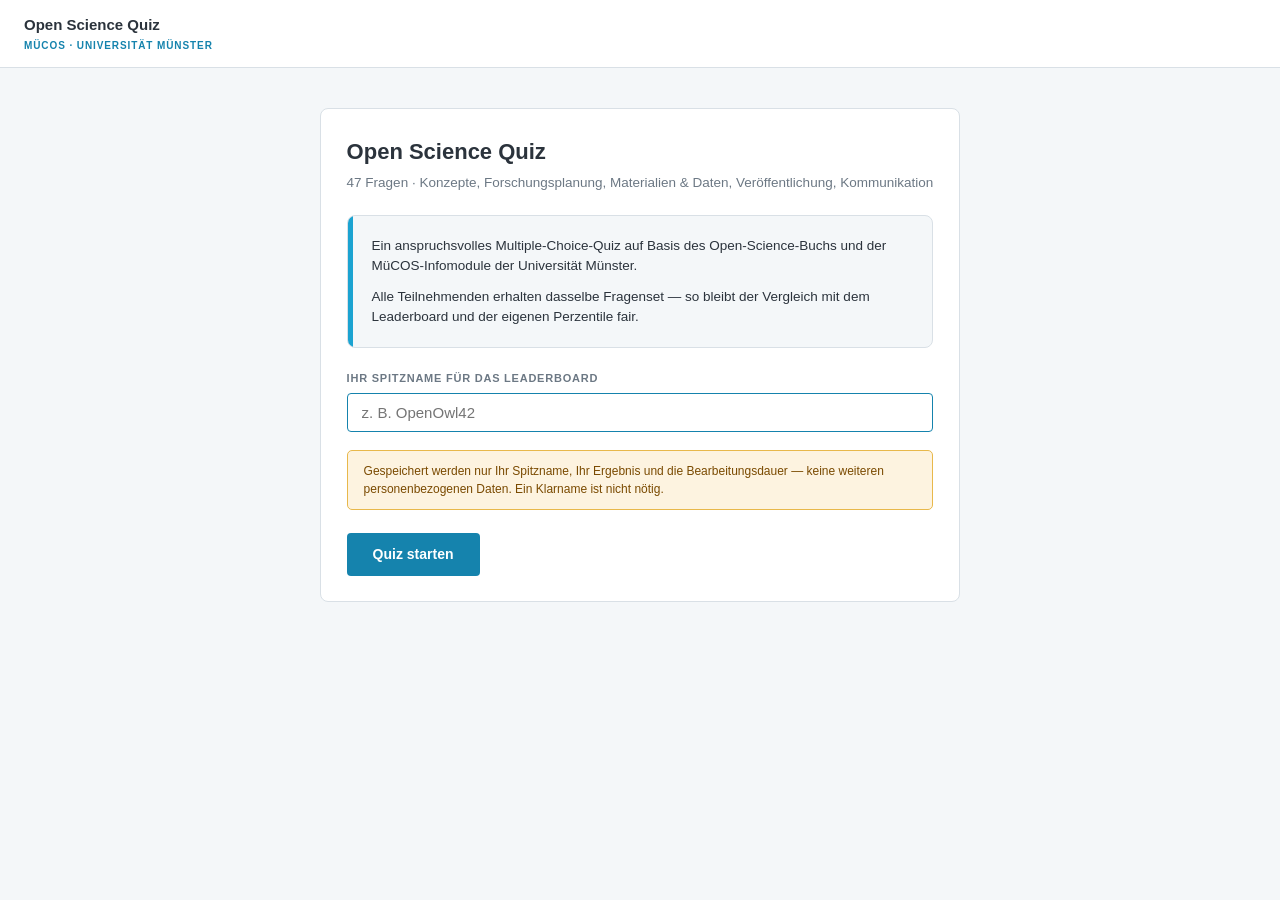
==== index.html @ 3dc919f4 "Add Open Science Quiz app 47 questions across 6 categories sourced from the Open Science book and Mü" ====
<!DOCTYPE html>
<html lang="de">
<head>
<meta charset="UTF-8">
<meta name="viewport" content="width=device-width, initial-scale=1, maximum-scale=1">
<title>Open Science Quiz</title>
<style>
  :root {
    --os-text: #2b333c;
    --os-text-secondary: #6c7884;
    --os-border: #d9e0e6;
    --os-bg-subtle: #f4f7f9;
    --os-track: #e8eef2;
    --os-white: #ffffff;
    --os-accent: #1583ad;
    --os-accent-hover: #0f6f96;
    --os-accent-bar: #1BA3D1;
    --os-warning-bg: #fdf3e0;
    --os-warning-border: #e8b84b;
    --os-warning-text: #7a4a00;
    --os-success: #2f8f4e;
    --os-success-bg: #eaf6ee;
    --os-danger: #b23a3a;
    --os-danger-bg: #fbecec;
  }

  * , *::before, *::after { box-sizing: border-box; }

  html, body {
    height: 100%;
    margin: 0;
  }

  body {
    font-family: Arial, "Helvetica Neue", Helvetica, sans-serif;
    background: var(--os-bg-subtle);
    color: var(--os-text);
    line-height: 1.5;
  }

  #app {
    min-height: 100dvh;
    width: 100%;
    display: flex;
    flex-direction: column;
  }

  header.os-header {
    flex: 0 0 auto;
    display: flex;
    align-items: center;
    justify-content: space-between;
    gap: 1rem;
    padding: 0.9rem 1.5rem;
    background: var(--os-white);
    border-bottom: 1px solid var(--os-border);
  }

  .os-brand {
    font-size: 15px;
    font-weight: 700;
    color: var(--os-text);
    white-space: nowrap;
  }
  .os-brand small {
    display: block;
    font-size: 10px;
    font-weight: 700;
    letter-spacing: 0.09em;
    text-transform: uppercase;
    color: var(--os-accent);
    margin-top: 1px;
  }

  .os-header-stats {
    display: flex;
    gap: 1.25rem;
    align-items: baseline;
  }
  .os-header-stat {
    text-align: right;
  }
  .os-header-stat-label {
    font-size: 10px;
    font-weight: 700;
    letter-spacing: 0.07em;
    text-transform: uppercase;
    color: var(--os-text-secondary);
  }
  .os-header-stat-value {
    font-size: 18px;
    font-weight: 700;
    color: var(--os-text);
  }

  .os-progress-track {
    flex: 0 0 auto;
    height: 4px;
    background: var(--os-track);
  }
  .os-progress-fill {
    height: 100%;
    background: var(--os-accent-bar);
    transition: width 0.25s ease;
  }

  main.os-main {
    flex: 1 1 auto;
    display: flex;
    align-items: flex-start;
    justify-content: center;
    padding: 1.5rem 1rem 2.5rem;
    overflow-y: auto;
  }

  .os-card {
    width: 100%;
    max-width: 640px;
    margin-top: 1rem;
  }

  .os-panel {
    background: var(--os-white);
    border: 1px solid var(--os-border);
    border-radius: 8px;
    padding: 1.6rem 1.6rem;
  }

  .os-intro {
    position: relative;
    overflow: hidden;
    background: var(--os-bg-subtle);
    border: 1px solid var(--os-border);
    border-radius: 8px;
    padding: 1.2rem 1.4rem 1.2rem 1.5rem;
    margin-bottom: 1.4rem;
    font-size: 13.5px;
    color: var(--os-text);
  }
  .os-intro::before {
    content: "";
    position: absolute; top: 0; left: 0; bottom: 0; width: 5px;
    background: var(--os-accent-bar);
  }
  .os-intro p { margin: 0 0 0.7rem; }
  .os-intro p:last-child { margin-bottom: 0; }

  h1.os-title {
    font-size: 22px;
    margin: 0 0 0.3rem;
    color: var(--os-text);
  }
  p.os-subtitle {
    font-size: 13.5px;
    color: var(--os-text-secondary);
    margin: 0 0 1.4rem;
  }

  label.os-label {
    display: block;
    font-size: 11px;
    font-weight: 700;
    letter-spacing: 0.07em;
    text-transform: uppercase;
    color: var(--os-text-secondary);
    margin-bottom: 0.4rem;
  }

  input.os-input {
    width: 100%;
    padding: 10px 14px;
    border: 1.5px solid #b9c4cd;
    border-radius: 4px;
    font-size: 15px;
    font-family: inherit;
    color: var(--os-text);
    background: var(--os-white);
    outline: none;
  }
  input.os-input:focus { border-color: var(--os-accent); }

  .os-privacy-note {
    display: flex;
    align-items: flex-start;
    gap: 10px;
    background: var(--os-warning-bg);
    border: 1px solid var(--os-warning-border);
    border-radius: 5px;
    padding: 0.7rem 1rem;
    margin: 1.1rem 0 1.4rem;
    font-size: 12px;
    color: var(--os-warning-text);
  }

  button.os-btn-primary {
    all: unset;
    display: inline-block;
    padding: 11px 26px;
    background: var(--os-accent);
    color: var(--os-white);
    border-radius: 4px;
    font-size: 14px;
    font-family: inherit;
    font-weight: 700;
    cursor: pointer;
    text-align: center;
    transition: background 0.12s;
  }
  button.os-btn-primary:hover { background: var(--os-accent-hover); }
  button.os-btn-primary:disabled {
    background: #b9c4cd;
    cursor: not-allowed;
  }

  button.os-btn-secondary {
    all: unset;
    display: inline-block;
    padding: 10px 22px;
    background: var(--os-white);
    color: var(--os-accent);
    border: 1.5px solid var(--os-accent);
    border-radius: 4px;
    font-size: 14px;
    font-family: inherit;
    font-weight: 700;
    cursor: pointer;
    text-align: center;
  }
  button.os-btn-secondary:hover { background: var(--os-bg-subtle); }

  .os-btn-row { display: flex; gap: 10px; flex-wrap: wrap; margin-top: 0.4rem; }

  .os-category-badge {
    display: inline-block;
    font-size: 10.5px;
    font-weight: 700;
    letter-spacing: 0.06em;
    text-transform: uppercase;
    color: var(--os-accent);
    background: var(--os-bg-subtle);
    border: 1px solid var(--os-border);
    border-radius: 20px;
    padding: 4px 12px;
    margin-bottom: 0.9rem;
  }

  .os-difficulty {
    font-size: 10.5px;
    font-weight: 700;
    letter-spacing: 0.05em;
    text-transform: uppercase;
    color: var(--os-text-secondary);
    margin-left: 8px;
  }

  .os-question-text {
    font-size: 17px;
    font-weight: 700;
    color: var(--os-text);
    margin: 0 0 1.2rem;
  }

  .os-multi-hint {
    font-size: 12px;
    color: var(--os-text-secondary);
    font-style: italic;
    margin: -0.7rem 0 1rem;
  }

  .os-choices { display: flex; flex-direction: column; gap: 10px; margin-bottom: 1.3rem; }

  button.os-choice {
    all: unset;
    display: flex;
    align-items: center;
    gap: 12px;
    width: 100%;
    min-height: 48px;
    padding: 12px 16px;
    border: 1.5px solid var(--os-border);
    border-radius: 6px;
    background: var(--os-white);
    font-family: inherit;
    font-size: 14.5px;
    color: var(--os-text);
    cursor: pointer;
    transition: border-color 0.12s, background 0.12s;
  }
  button.os-choice:hover { border-color: var(--os-accent); }
  button.os-choice.selected {
    border-color: var(--os-accent);
    background: #eaf5fa;
  }
  button.os-choice.correct {
    border-color: var(--os-success);
    background: var(--os-success-bg);
  }
  button.os-choice.incorrect {
    border-color: var(--os-danger);
    background: var(--os-danger-bg);
  }
  button.os-choice:disabled { cursor: default; }

  .os-choice-letter {
    flex: 0 0 auto;
    width: 26px;
    height: 26px;
    border-radius: 50%;
    border: 1.5px solid var(--os-border);
    display: flex;
    align-items: center;
    justify-content: center;
    font-size: 12px;
    font-weight: 700;
    color: var(--os-text-secondary);
  }
  button.os-choice.selected .os-choice-letter {
    border-color: var(--os-accent);
    color: var(--os-accent);
  }
  button.os-choice.correct .os-choice-letter {
    border-color: var(--os-success);
    color: var(--os-success);
  }
  button.os-choice.incorrect .os-choice-letter {
    border-color: var(--os-danger);
    color: var(--os-danger);
  }

  .os-feedback {
    border-radius: 6px;
    padding: 0.9rem 1.1rem;
    font-size: 13.5px;
    margin-bottom: 1.2rem;
  }
  .os-feedback.correct { background: var(--os-success-bg); color: #1d5c33; border: 1px solid #bfe3cb; }
  .os-feedback.incorrect { background: var(--os-danger-bg); color: #7a2727; border: 1px solid #e9c3c3; }
  .os-feedback-title { font-weight: 700; margin-bottom: 0.3rem; }

  .os-streak-note {
    font-size: 12px;
    color: var(--os-accent);
    font-weight: 700;
    margin-bottom: 1rem;
  }

  /* Results screen */
  .os-summary {
    background: var(--os-white);
    border: 2px solid var(--os-accent);
    border-radius: 6px;
    padding: 1.2rem 1.5rem;
    margin-bottom: 1.5rem;
    box-shadow: 0 2px 10px rgba(21,131,173,0.09);
  }
  .os-summary-header {
    font-size: 10px; font-weight: 700; letter-spacing: 0.09em;
    text-transform: uppercase; color: var(--os-accent); margin-bottom: 0.9rem;
  }
  .os-stats { display: flex; gap: 0; flex-wrap: wrap; }
  .os-stat { padding-right: 1.6rem; margin-right: 1.6rem; border-right: 1px solid var(--os-border); margin-bottom: 0.5rem; }
  .os-stat:last-child { border-right: none; margin-right: 0; padding-right: 0; }
  .os-stat-label { font-size: 11px; color: var(--os-text-secondary); margin-bottom: 1px; white-space: nowrap; }
  .os-stat-value { font-size: 30px; font-weight: 700; color: var(--os-text); line-height: 1.1; }
  .os-stat-unit { font-size: 13px; font-weight: 400; color: var(--os-text-secondary); margin-left: 2px; }

  .os-section-title {
    font-size: 11px; font-weight: 700; letter-spacing: 0.08em;
    text-transform: uppercase; color: var(--os-text-secondary);
    margin: 1.6rem 0 0.8rem;
  }

  .os-bar-row { display: flex; align-items: center; gap: 10px; margin-bottom: 8px; }
  .os-bar-label { flex: 0 0 auto; width: 168px; font-size: 12.5px; color: var(--os-text); }
  .os-bar-track { flex: 1 1 auto; height: 12px; background: var(--os-track); border-radius: 6px; overflow: hidden; }
  .os-bar-fill { height: 100%; background: var(--os-accent-bar); border-radius: 6px; }
  .os-bar-pct { flex: 0 0 auto; width: 38px; text-align: right; font-size: 12px; font-weight: 700; color: var(--os-text-secondary); }

  table.os-leaderboard {
    width: 100%;
    border-collapse: collapse;
    font-size: 13px;
  }
  table.os-leaderboard th {
    text-align: left;
    font-size: 10.5px;
    font-weight: 700;
    letter-spacing: 0.06em;
    text-transform: uppercase;
    color: var(--os-text-secondary);
    background: var(--os-bg-subtle);
    padding: 8px 10px;
    border-bottom: 1px solid var(--os-border);
  }
  table.os-leaderboard td {
    padding: 8px 10px;
    border-bottom: 1px solid var(--os-border);
  }
  table.os-leaderboard tr.os-me td { font-weight: 700; background: #eaf5fa; }

  .os-info-note {
    font-size: 12.5px;
    color: var(--os-text-secondary);
    font-style: italic;
    padding: 0.7rem 0;
  }

  @media (max-width: 600px) {
    header.os-header { padding: 0.7rem 1rem; }
    .os-brand { font-size: 13px; }
    .os-header-stats { gap: 0.9rem; }
    .os-header-stat-value { font-size: 15px; }
    main.os-main { padding: 1rem 0.75rem 2rem; }
    .os-panel { padding: 1.2rem 1.1rem; }
    h1.os-title { font-size: 19px; }
    .os-question-text { font-size: 15.5px; }
    .os-bar-label { width: 108px; font-size: 11.5px; }
    .os-stat-value { font-size: 24px; }
    .os-stat { padding-right: 1rem; margin-right: 1rem; }
  }
</style>
</head>
<body>
<div id="app"></div>

<script src="questions.js"></script>
<script>
(function () {
  'use strict';

  // Injected at Pages build time by .github/workflows/deploy.yml.
  // Left as-is, the app runs fully in local demo mode.
  const SHEET_WEBHOOK_URL = '__SHEET_WEBHOOK_URL__';

  function isSheetConfigured() {
    return typeof SHEET_WEBHOOK_URL === 'string' && SHEET_WEBHOOK_URL.length > 0 && !SHEET_WEBHOOK_URL.startsWith('__');
  }

  const DIFFICULTY_POINTS = { leicht: 1, mittel: 2, schwer: 3 };

  function getSessionId() {
    let id = localStorage.getItem('osQuizSessionId');
    if (!id) {
      id = (crypto && crypto.randomUUID) ? crypto.randomUUID() : String(Date.now()) + Math.random().toString(16).slice(2);
      localStorage.setItem('osQuizSessionId', id);
    }
    return id;
  }

  function shuffledOrder(n) {
    // Fixed question set, but presented in a stable per-visitor shuffle so
    // browsing the DOM source doesn't trivially reveal answer order.
    const arr = Array.from({ length: n }, (_, i) => i);
    let seed = 0;
    const sid = getSessionId();
    for (let i = 0; i < sid.length; i++) seed = (seed * 31 + sid.charCodeAt(i)) >>> 0;
    for (let i = arr.length - 1; i > 0; i--) {
      seed = (seed * 1103515245 + 12345) >>> 0;
      const j = seed % (i + 1);
      [arr[i], arr[j]] = [arr[j], arr[i]];
    }
    return arr;
  }

  const QUESTIONS = window.OS_QUIZ_QUESTIONS || [];
  const CATEGORIES = window.OS_QUIZ_CATEGORIES || [];
  const MAX_SCORE = QUESTIONS.reduce((sum, q) => sum + DIFFICULTY_POINTS[q.difficulty], 0);

  const state = {
    screen: 'start',
    nickname: '',
    order: [],
    index: 0,
    selected: new Set(),
    locked: false,
    score: 0,
    streak: 0,
    perCategory: {},
    startTime: null,
    percentile: null,
    leaderboard: null,
    leaderboardStatus: 'idle', // idle | loading | ready | unavailable
  };

  const app = document.getElementById('app');

  function el(tag, attrs, children) {
    const node = document.createElement(tag);
    if (attrs) {
      Object.keys(attrs).forEach(k => {
        if (k === 'class') node.className = attrs[k];
        else if (k === 'text') node.textContent = attrs[k];
        else if (k.startsWith('on') && typeof attrs[k] === 'function') node.addEventListener(k.slice(2), attrs[k]);
        else if (typeof attrs[k] === 'boolean') { if (attrs[k]) node.setAttribute(k, ''); else node.removeAttribute(k); }
        else node.setAttribute(k, attrs[k]);
      });
    }
    (children || []).forEach(c => { if (c) node.appendChild(c); });
    return node;
  }

  function render() {
    app.innerHTML = '';
    if (state.screen === 'start') app.appendChild(renderStart());
    else if (state.screen === 'quiz') app.appendChild(renderQuiz());
    else app.appendChild(renderResults());
  }

  function renderStart() {
    const wrap = el('div', { id: 'app-start' }, [
      el('header', { class: 'os-header' }, [
        el('div', { class: 'os-brand' }, [
          document.createTextNode('Open Science Quiz'),
          el('small', { text: 'MüCOS · Universität Münster' }),
        ]),
      ]),
      el('main', { class: 'os-main' }, [
        el('div', { class: 'os-card' }, [
          el('div', { class: 'os-panel' }, [
            el('h1', { class: 'os-title', text: 'Open Science Quiz' }),
            el('p', { class: 'os-subtitle', text: `${QUESTIONS.length} Fragen · Konzepte, Forschungsplanung, Materialien & Daten, Veröffentlichung, Kommunikation` }),
            el('div', { class: 'os-intro' }, [
              el('p', { text: 'Ein anspruchsvolles Multiple-Choice-Quiz auf Basis des Open-Science-Buchs und der MüCOS-Infomodule der Universität Münster.' }),
              el('p', { text: 'Alle Teilnehmenden erhalten dasselbe Fragenset — so bleibt der Vergleich mit dem Leaderboard und der eigenen Perzentile fair.' }),
            ]),
            el('label', { class: 'os-label', for: 'os-nickname-input', text: 'Ihr Spitzname für das Leaderboard' }),
            (function () {
              const input = el('input', { class: 'os-input', id: 'os-nickname-input', type: 'text', maxlength: '30', placeholder: 'z. B. OpenOwl42' });
              input.value = state.nickname;
              input.addEventListener('input', e => { state.nickname = e.target.value; });
              input.addEventListener('keydown', e => { if (e.key === 'Enter') startQuiz(); });
              setTimeout(() => input.focus(), 0);
              return input;
            })(),
            el('div', { class: 'os-privacy-note' }, [
              el('div', { text: 'Gespeichert werden nur Ihr Spitzname, Ihr Ergebnis und die Bearbeitungsdauer — keine weiteren personenbezogenen Daten. Ein Klarname ist nicht nötig.' }),
            ]),
            el('div', { class: 'os-btn-row' }, [
              el('button', { class: 'os-btn-primary', text: 'Quiz starten', onclick: startQuiz }),
            ]),
          ]),
        ]),
      ]),
    ]);
    return wrap;
  }

  function startQuiz() {
    const name = state.nickname.trim();
    if (!name) {
      const input = document.getElementById('os-nickname-input');
      if (input) { input.style.borderColor = 'var(--os-danger, #b23a3a)'; input.focus(); }
      return;
    }
    state.nickname = name;
    state.order = shuffledOrder(QUESTIONS.length);
    state.index = 0;
    state.selected = new Set();
    state.locked = false;
    state.score = 0;
    state.streak = 0;
    state.perCategory = {};
    CATEGORIES.forEach(c => { state.perCategory[c] = { score: 0, max: 0 }; });
    state.startTime = Date.now();
    state.screen = 'quiz';
    render();
  }

  function currentQuestion() {
    return QUESTIONS[state.order[state.index]];
  }

  function renderQuiz() {
    const q = currentQuestion();
    const total = QUESTIONS.length;
    const progressPct = Math.round((state.index / total) * 100);
    const isMulti = q.correct.length > 1;

    const choiceButtons = q.choices.map((choiceText, i) => {
      const letter = String.fromCharCode(65 + i);
      const btn = el('button', { class: 'os-choice', type: 'button' }, [
        el('span', { class: 'os-choice-letter', text: letter }),
        el('span', { text: choiceText }),
      ]);
      if (state.selected.has(i)) btn.classList.add('selected');
      if (state.locked) {
        btn.disabled = true;
        const isCorrectChoice = q.correct.includes(i);
        if (isCorrectChoice) btn.classList.add('correct');
        else if (state.selected.has(i)) btn.classList.add('incorrect');
      } else {
        btn.addEventListener('click', () => toggleChoice(i, isMulti));
      }
      return btn;
    });

    const bodyChildren = [
      el('span', { class: 'os-category-badge', text: q.category }, []),
      el('span', { class: 'os-difficulty', text: '· ' + q.difficulty.toUpperCase() }),
      el('h2', { class: 'os-question-text', text: q.question }),
    ];
    if (isMulti) bodyChildren.push(el('p', { class: 'os-multi-hint', text: 'Mehrere Antworten möglich.' }));
    bodyChildren.push(el('div', { class: 'os-choices' }, choiceButtons));

    if (state.locked) {
      const wasCorrect = setsEqual(state.selected, new Set(q.correct));
      bodyChildren.push(el('div', { class: 'os-feedback ' + (wasCorrect ? 'correct' : 'incorrect') }, [
        el('div', { class: 'os-feedback-title', text: wasCorrect ? 'Richtig!' : 'Nicht ganz.' }),
        el('div', { text: q.explanation }),
      ]));
      if (state.streak >= 3 && wasCorrect) {
        bodyChildren.push(el('div', { class: 'os-streak-note', text: `Serie: ${state.streak} richtige Antworten in Folge.` }));
      }
      bodyChildren.push(el('div', { class: 'os-btn-row' }, [
        el('button', { class: 'os-btn-primary', text: state.index + 1 < total ? 'Weiter' : 'Ergebnis anzeigen', onclick: nextQuestion }),
      ]));
    } else {
      bodyChildren.push(el('div', { class: 'os-btn-row' }, [
        el('button', { class: 'os-btn-primary', text: 'Antwort bestätigen', disabled: state.selected.size === 0, onclick: submitAnswer }),
      ]));
    }

    return el('div', {}, [
      el('header', { class: 'os-header' }, [
        el('div', { class: 'os-brand', text: `Frage ${state.index + 1} von ${total}` }),
        el('div', { class: 'os-header-stats' }, [
          el('div', { class: 'os-header-stat' }, [
            el('div', { class: 'os-header-stat-label', text: 'Punkte' }),
            el('div', { class: 'os-header-stat-value', text: `${state.score} / ${MAX_SCORE}` }),
          ]),
          el('div', { class: 'os-header-stat' }, [
            el('div', { class: 'os-header-stat-label', text: 'Serie' }),
            el('div', { class: 'os-header-stat-value', text: String(state.streak) }),
          ]),
        ]),
      ]),
      el('div', { class: 'os-progress-track' }, [
        el('div', { class: 'os-progress-fill', style: `width:${progressPct}%` }),
      ]),
      el('main', { class: 'os-main' }, [
        el('div', { class: 'os-card' }, [
          el('div', { class: 'os-panel' }, bodyChildren),
        ]),
      ]),
    ]);
  }

  function toggleChoice(i, isMulti) {
    if (state.locked) return;
    if (isMulti) {
      if (state.selected.has(i)) state.selected.delete(i);
      else state.selected.add(i);
    } else {
      state.selected = new Set([i]);
    }
    render();
  }

  function setsEqual(a, b) {
    if (a.size !== b.size) return false;
    for (const v of a) if (!b.has(v)) return false;
    return true;
  }

  function submitAnswer() {
    if (state.selected.size === 0) return;
    const q = currentQuestion();
    const correctSet = new Set(q.correct);
    const wasCorrect = setsEqual(state.selected, correctSet);
    const points = DIFFICULTY_POINTS[q.difficulty];
    const cat = state.perCategory[q.category] || (state.perCategory[q.category] = { score: 0, max: 0 });
    cat.max += points;
    if (wasCorrect) {
      state.score += points;
      cat.score += points;
      state.streak += 1;
    } else {
      state.streak = 0;
    }
    state.locked = true;
    render();
  }

  function nextQuestion() {
    if (state.index + 1 < QUESTIONS.length) {
      state.index += 1;
      state.selected = new Set();
      state.locked = false;
      render();
    } else {
      finishQuiz();
    }
  }

  function finishQuiz() {
    state.screen = 'result';
    state.durationSeconds = Math.round((Date.now() - state.startTime) / 1000);
    state.percentScore = Math.round((state.score / MAX_SCORE) * 100);
    state.percentile = null;
    state.leaderboard = null;
    state.leaderboardStatus = isSheetConfigured() ? 'loading' : 'unavailable';
    render();
    if (isSheetConfigured()) loadLeaderboardThenLog();
  }

  function loadLeaderboardThenLog() {
    fetch(SHEET_WEBHOOK_URL)
      .then(r => r.json())
      .then(data => {
        const attempts = (data && Array.isArray(data.attempts)) ? data.attempts : [];
        const priorScores = attempts.map(a => Number(a.percentScore)).filter(n => !isNaN(n));
        const below = priorScores.filter(s => s < state.percentScore).length;
        state.percentile = priorScores.length > 0 ? Math.round((below / priorScores.length) * 100) : 100;

        const board = attempts
          .map(a => ({ nickname: a.nickname, percentScore: Number(a.percentScore), durationSeconds: Number(a.durationSeconds) || 0 }))
          .filter(a => !isNaN(a.percentScore));
        board.push({ nickname: state.nickname, percentScore: state.percentScore, durationSeconds: state.durationSeconds, isMe: true });
        board.sort((a, b) => b.percentScore - a.percentScore || a.durationSeconds - b.durationSeconds);
        state.leaderboard = board.slice(0, 10);
        state.leaderboardStatus = 'ready';
        render();
      })
      .catch(() => {
        state.leaderboardStatus = 'unavailable';
        render();
      })
      .finally(() => {
        postAttempt();
      });
  }

  function postAttempt() {
    if (!isSheetConfigured()) return;
    const payload = {
      timestamp: new Date().toISOString(),
      sessionId: getSessionId(),
      nickname: state.nickname,
      totalScore: state.score,
      maxScore: MAX_SCORE,
      percentScore: state.percentScore,
      durationSeconds: state.durationSeconds,
      categoryScoresJson: JSON.stringify(state.perCategory),
    };
    fetch(SHEET_WEBHOOK_URL, {
      method: 'POST',
      mode: 'no-cors',
      headers: { 'Content-Type': 'text/plain;charset=utf-8' },
      body: JSON.stringify(payload),
    }).catch(() => {});
  }

  function renderResults() {
    const bars = CATEGORIES
      .filter(c => state.perCategory[c] && state.perCategory[c].max > 0)
      .map(c => {
        const cat = state.perCategory[c];
        const pct = Math.round((cat.score / cat.max) * 100);
        return el('div', { class: 'os-bar-row' }, [
          el('div', { class: 'os-bar-label', text: c }),
          el('div', { class: 'os-bar-track' }, [
            el('div', { class: 'os-bar-fill', style: `width:${pct}%` }),
          ]),
          el('div', { class: 'os-bar-pct', text: pct + '%' }),
        ]);
      });

    const summaryChildren = [
      el('div', { class: 'os-summary-header', text: 'Ihr Ergebnis' }),
      el('div', { class: 'os-stats' }, [
        el('div', { class: 'os-stat' }, [
          el('div', { class: 'os-stat-label', text: 'Punkte' }),
          el('div', { class: 'os-stat-value' }, [document.createTextNode(`${state.score}/${MAX_SCORE}`)]),
        ]),
        el('div', { class: 'os-stat' }, [
          el('div', { class: 'os-stat-label', text: 'Prozent' }),
          el('div', { class: 'os-stat-value' }, [document.createTextNode(state.percentScore + '%')]),
        ]),
        el('div', { class: 'os-stat' }, [
          el('div', { class: 'os-stat-label', text: 'Perzentile' }),
          el('div', { class: 'os-stat-value' }, [
            document.createTextNode(state.percentile === null ? '–' : `${state.percentile}%`),
          ]),
        ]),
        el('div', { class: 'os-stat' }, [
          el('div', { class: 'os-stat-label', text: 'Dauer' }),
          el('div', { class: 'os-stat-value' }, [document.createTextNode(formatDuration(state.durationSeconds))]),
        ]),
      ]),
    ];
    if (state.percentile !== null) {
      summaryChildren.push(el('p', { class: 'os-info-note', text: `Besser als ${state.percentile}% der bisherigen Teilnehmenden.` }));
    } else if (state.leaderboardStatus === 'loading') {
      summaryChildren.push(el('p', { class: 'os-info-note', text: 'Perzentile wird berechnet …' }));
    } else if (state.leaderboardStatus === 'unavailable') {
      summaryChildren.push(el('p', { class: 'os-info-note', text: 'Noch nicht mit einem Google Sheet verbunden — Perzentile und Leaderboard sind im Demo-Modus nicht verfügbar.' }));
    }

    const leaderboardSection = [
      el('div', { class: 'os-section-title', text: 'Leaderboard (Top 10)' }),
    ];
    if (state.leaderboardStatus === 'ready' && state.leaderboard) {
      const rows = state.leaderboard.map((row, i) => el('tr', { class: row.isMe ? 'os-me' : '' }, [
        el('td', { text: String(i + 1) }),
        el('td', { text: row.nickname || '–' }),
        el('td', { text: row.percentScore + '%' }),
      ]));
      leaderboardSection.push(el('table', { class: 'os-leaderboard' }, [
        el('thead', {}, [el('tr', {}, [
          el('th', { text: '#' }), el('th', { text: 'Spitzname' }), el('th', { text: 'Ergebnis' }),
        ])]),
        el('tbody', {}, rows),
      ]));
    } else if (state.leaderboardStatus === 'loading') {
      leaderboardSection.push(el('p', { class: 'os-info-note', text: 'Leaderboard wird geladen …' }));
    } else {
      leaderboardSection.push(el('p', { class: 'os-info-note', text: 'Leaderboard aktuell nicht verfügbar.' }));
    }

    return el('div', {}, [
      el('header', { class: 'os-header' }, [
        el('div', { class: 'os-brand' }, [
          document.createTextNode('Open Science Quiz'),
          el('small', { text: 'Ergebnis' }),
        ]),
      ]),
      el('main', { class: 'os-main' }, [
        el('div', { class: 'os-card' }, [
          el('div', { class: 'os-summary' }, summaryChildren),
          el('div', { class: 'os-panel' }, [
            el('div', { class: 'os-section-title', text: 'Ergebnis nach Kategorie' }),
            ...bars,
            ...leaderboardSection,
            el('div', { class: 'os-btn-row', style: 'margin-top:1.5rem' }, [
              el('button', { class: 'os-btn-primary', text: 'Nochmal spielen', onclick: () => { state.screen = 'start'; render(); } }),
            ]),
          ]),
        ]),
      ]),
    ]);
  }

  function formatDuration(sec) {
    const m = Math.floor(sec / 60);
    const s = sec % 60;
    return m > 0 ? `${m}m ${s}s` : `${s}s`;
  }

  render();
})();
</script>
</body>
</html>
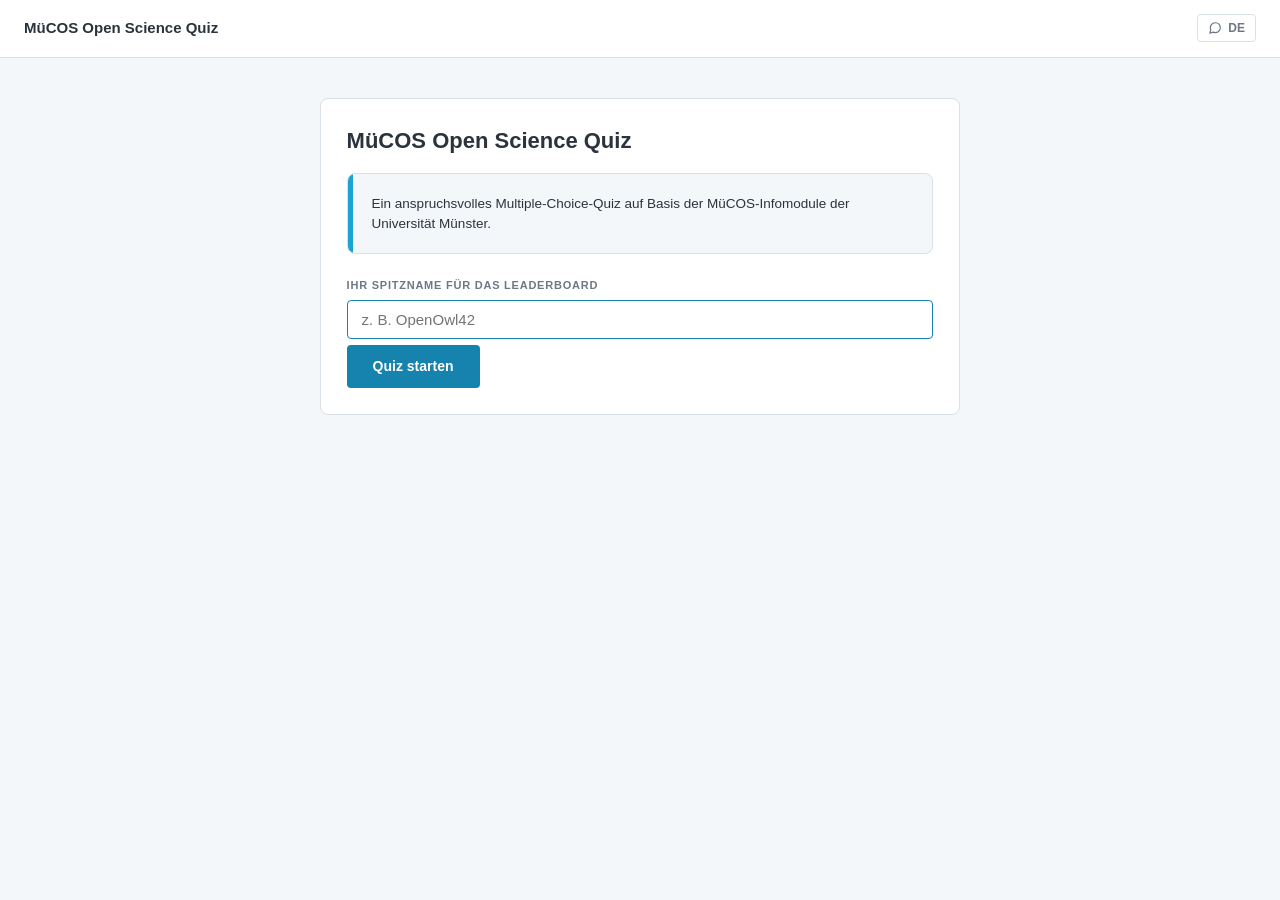
==== commit bb007010: "Redesign quiz UI and add bilingual, psychometrically revised questions Bilingual (DE/EN) question ba" ====
--- a/index.html
+++ b/index.html
@@ -3,7 +3,8 @@
 <head>
 <meta charset="UTF-8">
 <meta name="viewport" content="width=device-width, initial-scale=1, maximum-scale=1">
-<title>Open Science Quiz</title>
+<title>MüCOS Open Science Quiz</title>
+<link rel="icon" type="image/svg+xml" href="favicon.svg">
 <style>
   :root {
     --os-text: #2b333c;
@@ -15,9 +16,6 @@
     --os-accent: #1583ad;
     --os-accent-hover: #0f6f96;
     --os-accent-bar: #1BA3D1;
-    --os-warning-bg: #fdf3e0;
-    --os-warning-border: #e8b84b;
-    --os-warning-text: #7a4a00;
     --os-success: #2f8f4e;
     --os-success-bg: #eaf6ee;
     --os-danger: #b23a3a;
@@ -29,6 +27,7 @@
   html, body {
     height: 100%;
     margin: 0;
+    overflow-x: hidden;
   }
 
   body {
@@ -48,9 +47,10 @@
   header.os-header {
     flex: 0 0 auto;
     display: flex;
+    flex-wrap: wrap;
     align-items: center;
     justify-content: space-between;
-    gap: 1rem;
+    gap: 0.75rem;
     padding: 0.9rem 1.5rem;
     background: var(--os-white);
     border-bottom: 1px solid var(--os-border);
@@ -62,19 +62,17 @@
     color: var(--os-text);
     white-space: nowrap;
   }
-  .os-brand small {
-    display: block;
-    font-size: 10px;
-    font-weight: 700;
-    letter-spacing: 0.09em;
-    text-transform: uppercase;
-    color: var(--os-accent);
-    margin-top: 1px;
+
+  .os-header-right {
+    display: flex;
+    align-items: center;
+    gap: 1.1rem;
+    flex-wrap: wrap;
   }
 
   .os-header-stats {
     display: flex;
-    gap: 1.25rem;
+    gap: 1.1rem;
     align-items: baseline;
   }
   .os-header-stat {
@@ -91,6 +89,36 @@
     font-size: 18px;
     font-weight: 700;
     color: var(--os-text);
+  }
+
+  button.os-lang-btn {
+    all: unset;
+    display: inline-flex;
+    align-items: center;
+    gap: 6px;
+    padding: 6px 10px;
+    border: 1.5px solid var(--os-border);
+    border-radius: 4px;
+    color: var(--os-text-secondary);
+    font-size: 12px;
+    font-weight: 700;
+    font-family: inherit;
+    cursor: pointer;
+    line-height: 1;
+  }
+  button.os-lang-btn:hover { border-color: var(--os-accent); color: var(--os-accent); }
+  button.os-lang-btn svg { display: block; }
+
+  button.os-debug-btn {
+    all: unset;
+    padding: 6px 10px;
+    border: 1.5px dashed var(--os-danger);
+    border-radius: 4px;
+    color: var(--os-danger);
+    font-size: 11px;
+    font-weight: 700;
+    font-family: inherit;
+    cursor: pointer;
   }
 
   .os-progress-track {
@@ -106,16 +134,19 @@
 
   main.os-main {
     flex: 1 1 auto;
+    min-width: 0;
     display: flex;
     align-items: flex-start;
     justify-content: center;
     padding: 1.5rem 1rem 2.5rem;
     overflow-y: auto;
+    overflow-x: hidden;
   }
 
   .os-card {
     width: 100%;
     max-width: 640px;
+    min-width: 0;
     margin-top: 1rem;
   }
 
@@ -124,6 +155,8 @@
     border: 1px solid var(--os-border);
     border-radius: 8px;
     padding: 1.6rem 1.6rem;
+    min-width: 0;
+    overflow-wrap: break-word;
   }
 
   .os-intro {
@@ -142,18 +175,12 @@
     position: absolute; top: 0; left: 0; bottom: 0; width: 5px;
     background: var(--os-accent-bar);
   }
-  .os-intro p { margin: 0 0 0.7rem; }
-  .os-intro p:last-child { margin-bottom: 0; }
+  .os-intro p { margin: 0; }
 
   h1.os-title {
     font-size: 22px;
-    margin: 0 0 0.3rem;
+    margin: 0 0 1rem;
     color: var(--os-text);
-  }
-  p.os-subtitle {
-    font-size: 13.5px;
-    color: var(--os-text-secondary);
-    margin: 0 0 1.4rem;
   }
 
   label.os-label {
@@ -179,19 +206,6 @@
   }
   input.os-input:focus { border-color: var(--os-accent); }
 
-  .os-privacy-note {
-    display: flex;
-    align-items: flex-start;
-    gap: 10px;
-    background: var(--os-warning-bg);
-    border: 1px solid var(--os-warning-border);
-    border-radius: 5px;
-    padding: 0.7rem 1rem;
-    margin: 1.1rem 0 1.4rem;
-    font-size: 12px;
-    color: var(--os-warning-text);
-  }
-
   button.os-btn-primary {
     all: unset;
     display: inline-block;
@@ -230,27 +244,13 @@
 
   .os-btn-row { display: flex; gap: 10px; flex-wrap: wrap; margin-top: 0.4rem; }
 
-  .os-category-badge {
-    display: inline-block;
-    font-size: 10.5px;
-    font-weight: 700;
-    letter-spacing: 0.06em;
+  .os-category-heading {
+    font-size: 12.5px;
+    font-weight: 700;
+    letter-spacing: 0.05em;
     text-transform: uppercase;
     color: var(--os-accent);
-    background: var(--os-bg-subtle);
-    border: 1px solid var(--os-border);
-    border-radius: 20px;
-    padding: 4px 12px;
-    margin-bottom: 0.9rem;
-  }
-
-  .os-difficulty {
-    font-size: 10.5px;
-    font-weight: 700;
-    letter-spacing: 0.05em;
-    text-transform: uppercase;
-    color: var(--os-text-secondary);
-    margin-left: 8px;
+    margin: 0 0 0.6rem;
   }
 
   .os-question-text {
@@ -258,6 +258,7 @@
     font-weight: 700;
     color: var(--os-text);
     margin: 0 0 1.2rem;
+    overflow-wrap: break-word;
   }
 
   .os-multi-hint {
@@ -267,14 +268,17 @@
     margin: -0.7rem 0 1rem;
   }
 
-  .os-choices { display: flex; flex-direction: column; gap: 10px; margin-bottom: 1.3rem; }
+  .os-choices { display: flex; flex-direction: column; gap: 10px; margin-bottom: 1.3rem; min-width: 0; }
 
   button.os-choice {
     all: unset;
+    box-sizing: border-box;
     display: flex;
     align-items: center;
+    align-self: stretch;
     gap: 12px;
-    width: 100%;
+    max-width: 100%;
+    min-width: 0;
     min-height: 48px;
     padding: 12px 16px;
     border: 1.5px solid var(--os-border);
@@ -301,6 +305,13 @@
   }
   button.os-choice:disabled { cursor: default; }
 
+  .os-choice-text {
+    flex: 1 1 auto;
+    min-width: 0;
+    overflow-wrap: break-word;
+    word-break: break-word;
+  }
+
   .os-choice-letter {
     flex: 0 0 auto;
     width: 26px;
@@ -332,6 +343,7 @@
     padding: 0.9rem 1.1rem;
     font-size: 13.5px;
     margin-bottom: 1.2rem;
+    overflow-wrap: break-word;
   }
   .os-feedback.correct { background: var(--os-success-bg); color: #1d5c33; border: 1px solid #bfe3cb; }
   .os-feedback.incorrect { background: var(--os-danger-bg); color: #7a2727; border: 1px solid #e9c3c3; }
@@ -362,7 +374,6 @@
   .os-stat:last-child { border-right: none; margin-right: 0; padding-right: 0; }
   .os-stat-label { font-size: 11px; color: var(--os-text-secondary); margin-bottom: 1px; white-space: nowrap; }
   .os-stat-value { font-size: 30px; font-weight: 700; color: var(--os-text); line-height: 1.1; }
-  .os-stat-unit { font-size: 13px; font-weight: 400; color: var(--os-text-secondary); margin-left: 2px; }
 
   .os-section-title {
     font-size: 11px; font-weight: 700; letter-spacing: 0.08em;
@@ -372,7 +383,7 @@
 
   .os-bar-row { display: flex; align-items: center; gap: 10px; margin-bottom: 8px; }
   .os-bar-label { flex: 0 0 auto; width: 168px; font-size: 12.5px; color: var(--os-text); }
-  .os-bar-track { flex: 1 1 auto; height: 12px; background: var(--os-track); border-radius: 6px; overflow: hidden; }
+  .os-bar-track { flex: 1 1 auto; min-width: 0; height: 12px; background: var(--os-track); border-radius: 6px; overflow: hidden; }
   .os-bar-fill { height: 100%; background: var(--os-accent-bar); border-radius: 6px; }
   .os-bar-pct { flex: 0 0 auto; width: 38px; text-align: right; font-size: 12px; font-weight: 700; color: var(--os-text-secondary); }
 
@@ -408,7 +419,8 @@
   @media (max-width: 600px) {
     header.os-header { padding: 0.7rem 1rem; }
     .os-brand { font-size: 13px; }
-    .os-header-stats { gap: 0.9rem; }
+    .os-header-right { gap: 0.7rem; }
+    .os-header-stats { gap: 0.8rem; }
     .os-header-stat-value { font-size: 15px; }
     main.os-main { padding: 1rem 0.75rem 2rem; }
     .os-panel { padding: 1.2rem 1.1rem; }
@@ -437,6 +449,103 @@
   }
 
   const DIFFICULTY_POINTS = { leicht: 1, mittel: 2, schwer: 3 };
+
+  const STRINGS = {
+    de: {
+      langCode: 'DE',
+      brand: 'MüCOS Open Science Quiz',
+      introText: 'Ein anspruchsvolles Multiple-Choice-Quiz auf Basis der MüCOS-Infomodule der Universität Münster.',
+      nicknameLabel: 'Ihr Spitzname für das Leaderboard',
+      nicknamePlaceholder: 'z. B. OpenOwl42',
+      startBtn: 'Quiz starten',
+      questionOf: (i, n) => `Frage ${i} von ${n}`,
+      pointsLabel: 'Punkte',
+      streakLabel: 'Serie',
+      confirmBtn: 'Antwort bestätigen',
+      nextBtn: 'Weiter',
+      finishBtn: 'Ergebnis anzeigen',
+      correctFeedback: 'Richtig!',
+      incorrectFeedback: 'Nicht ganz.',
+      streakNote: n => `Serie: ${n} richtige Antworten in Folge.`,
+      multiHint: 'Mehrere Antworten möglich.',
+      resultTitle: 'Ihr Ergebnis',
+      percentLabel: 'Prozent',
+      percentileLabel: 'Perzentile',
+      durationLabel: 'Dauer',
+      percentileText: p => `Besser als ${p}% der bisherigen Teilnehmenden.`,
+      percentileLoading: 'Perzentile wird berechnet.',
+      percentileUnavailable: 'Noch nicht mit einem Google Sheet verbunden. Perzentile und Leaderboard sind im Demo-Modus nicht verfügbar.',
+      categoryBreakdownTitle: 'Ergebnis nach Kategorie',
+      leaderboardTitle: 'Leaderboard (Top 10)',
+      leaderboardLoading: 'Leaderboard wird geladen.',
+      leaderboardUnavailable: 'Leaderboard aktuell nicht verfügbar.',
+      retryBtn: 'Nochmal spielen',
+      summaryBtn: 'Zusammenfassung öffnen',
+      debugBtn: 'Debug: Zum Ergebnis springen',
+      tableRank: '#',
+      tableName: 'Spitzname',
+      tableResult: 'Ergebnis',
+      durationFormat: (m, s) => (m > 0 ? `${m}m ${s}s` : `${s}s`),
+      summaryTitle: 'Zusammenfassung: Open Science Quiz',
+      summaryPlayer: 'Spieler*in',
+      summaryScore: 'Ergebnis',
+      summaryYourAnswer: 'Ihre Antwort',
+      summaryCorrectAnswer: 'Richtige Antwort',
+      summaryCorrect: 'Richtig',
+      summaryIncorrect: 'Falsch',
+    },
+    en: {
+      langCode: 'EN',
+      brand: 'MüCOS Open Science Quiz',
+      introText: 'A challenging multiple-choice quiz based on the MüCOS modules of the University of Münster.',
+      nicknameLabel: 'Your nickname for the leaderboard',
+      nicknamePlaceholder: 'e.g. OpenOwl42',
+      startBtn: 'Start quiz',
+      questionOf: (i, n) => `Question ${i} of ${n}`,
+      pointsLabel: 'Points',
+      streakLabel: 'Streak',
+      confirmBtn: 'Confirm answer',
+      nextBtn: 'Next',
+      finishBtn: 'Show result',
+      correctFeedback: 'Correct!',
+      incorrectFeedback: 'Not quite.',
+      streakNote: n => `Streak: ${n} correct answers in a row.`,
+      multiHint: 'Multiple answers possible.',
+      resultTitle: 'Your Result',
+      percentLabel: 'Percent',
+      percentileLabel: 'Percentile',
+      durationLabel: 'Duration',
+      percentileText: p => `Better than ${p}% of previous participants.`,
+      percentileLoading: 'Calculating percentile.',
+      percentileUnavailable: 'Not yet connected to a Google Sheet. Percentile and leaderboard are unavailable in demo mode.',
+      categoryBreakdownTitle: 'Result by Category',
+      leaderboardTitle: 'Leaderboard (Top 10)',
+      leaderboardLoading: 'Loading leaderboard.',
+      leaderboardUnavailable: 'Leaderboard currently unavailable.',
+      retryBtn: 'Play again',
+      summaryBtn: 'Open summary',
+      debugBtn: 'Debug: jump to result',
+      tableRank: '#',
+      tableName: 'Nickname',
+      tableResult: 'Score',
+      durationFormat: (m, s) => (m > 0 ? `${m}m ${s}s` : `${s}s`),
+      summaryTitle: 'Summary: Open Science Quiz',
+      summaryPlayer: 'Player',
+      summaryScore: 'Score',
+      summaryYourAnswer: 'Your answer',
+      summaryCorrectAnswer: 'Correct answer',
+      summaryCorrect: 'Correct',
+      summaryIncorrect: 'Incorrect',
+    },
+  };
+
+  function getLang() {
+    return (localStorage.getItem('osQuizLang') === 'en') ? 'en' : 'de';
+  }
+  function t(key, ...args) {
+    const entry = STRINGS[state.lang][key];
+    return typeof entry === 'function' ? entry(...args) : entry;
+  }
 
   function getSessionId() {
     let id = localStorage.getItem('osQuizSessionId');
@@ -463,10 +572,16 @@
   }
 
   const QUESTIONS = window.OS_QUIZ_QUESTIONS || [];
-  const CATEGORIES = window.OS_QUIZ_CATEGORIES || [];
+  const CATEGORY_KEYS = window.OS_QUIZ_CATEGORY_KEYS || [];
+  const CATEGORY_LABELS = window.OS_QUIZ_CATEGORY_LABELS || { de: {}, en: {} };
   const MAX_SCORE = QUESTIONS.reduce((sum, q) => sum + DIFFICULTY_POINTS[q.difficulty], 0);
 
+  function categoryLabel(key) {
+    return (CATEGORY_LABELS[state.lang] && CATEGORY_LABELS[state.lang][key]) || key;
+  }
+
   const state = {
+    lang: getLang(),
     screen: 'start',
     nickname: '',
     order: [],
@@ -476,6 +591,7 @@
     score: 0,
     streak: 0,
     perCategory: {},
+    history: [],
     startTime: null,
     percentile: null,
     leaderboard: null,
@@ -490,6 +606,7 @@
       Object.keys(attrs).forEach(k => {
         if (k === 'class') node.className = attrs[k];
         else if (k === 'text') node.textContent = attrs[k];
+        else if (k === 'html') node.innerHTML = attrs[k];
         else if (k.startsWith('on') && typeof attrs[k] === 'function') node.addEventListener(k.slice(2), attrs[k]);
         else if (typeof attrs[k] === 'boolean') { if (attrs[k]) node.setAttribute(k, ''); else node.removeAttribute(k); }
         else node.setAttribute(k, attrs[k]);
@@ -499,6 +616,48 @@
     return node;
   }
 
+  const SPEECH_BUBBLE_SVG = '<svg width="14" height="14" viewBox="0 0 24 24" fill="none" stroke="currentColor" stroke-width="2" stroke-linecap="round" stroke-linejoin="round"><path d="M21 11.5a8.38 8.38 0 0 1-.9 3.8 8.5 8.5 0 0 1-7.6 4.7 8.38 8.38 0 0 1-3.8-.9L3 21l1.9-5.7a8.38 8.38 0 0 1-.9-3.8 8.5 8.5 0 0 1 4.7-7.6 8.38 8.38 0 0 1 3.8-.9h.5a8.48 8.48 0 0 1 8 8v.5z"/></svg>';
+
+  function langToggleButton() {
+    return el('button', { class: 'os-lang-btn', type: 'button', title: 'DE / EN', onclick: toggleLanguage }, [
+      el('span', { html: SPEECH_BUBBLE_SVG }),
+      el('span', { text: t('langCode') }),
+    ]);
+  }
+
+  function toggleLanguage() {
+    state.lang = state.lang === 'de' ? 'en' : 'de';
+    localStorage.setItem('osQuizLang', state.lang);
+    render();
+  }
+
+  function isDebugUser() {
+    return state.nickname.trim().toLowerCase() === 'test';
+  }
+
+  function debugButton() {
+    if (!isDebugUser()) return null;
+    return el('button', { class: 'os-debug-btn', type: 'button', onclick: jumpToEnd, text: t('debugBtn') });
+  }
+
+  function jumpToEnd() {
+    if (state.screen !== 'quiz' && state.screen !== 'start') return;
+    if (state.screen === 'start') {
+      state.nickname = state.nickname.trim() || 'test';
+      state.order = shuffledOrder(QUESTIONS.length);
+      state.index = 0;
+      state.selected = new Set();
+      state.locked = false;
+      state.score = 0;
+      state.streak = 0;
+      state.perCategory = {};
+      state.history = [];
+      CATEGORY_KEYS.forEach(k => { state.perCategory[k] = { score: 0, max: 0 }; });
+      state.startTime = Date.now();
+    }
+    finishQuiz();
+  }
+
   function render() {
     app.innerHTML = '';
     if (state.screen === 'start') app.appendChild(renderStart());
@@ -507,36 +666,30 @@
   }
 
   function renderStart() {
+    const headerRight = el('div', { class: 'os-header-right' }, [debugButton(), langToggleButton()]);
     const wrap = el('div', { id: 'app-start' }, [
       el('header', { class: 'os-header' }, [
-        el('div', { class: 'os-brand' }, [
-          document.createTextNode('Open Science Quiz'),
-          el('small', { text: 'MüCOS · Universität Münster' }),
-        ]),
+        el('div', { class: 'os-brand', text: t('brand') }),
+        headerRight,
       ]),
       el('main', { class: 'os-main' }, [
         el('div', { class: 'os-card' }, [
           el('div', { class: 'os-panel' }, [
-            el('h1', { class: 'os-title', text: 'Open Science Quiz' }),
-            el('p', { class: 'os-subtitle', text: `${QUESTIONS.length} Fragen · Konzepte, Forschungsplanung, Materialien & Daten, Veröffentlichung, Kommunikation` }),
+            el('h1', { class: 'os-title', text: t('brand') }),
             el('div', { class: 'os-intro' }, [
-              el('p', { text: 'Ein anspruchsvolles Multiple-Choice-Quiz auf Basis des Open-Science-Buchs und der MüCOS-Infomodule der Universität Münster.' }),
-              el('p', { text: 'Alle Teilnehmenden erhalten dasselbe Fragenset — so bleibt der Vergleich mit dem Leaderboard und der eigenen Perzentile fair.' }),
+              el('p', { text: t('introText') }),
             ]),
-            el('label', { class: 'os-label', for: 'os-nickname-input', text: 'Ihr Spitzname für das Leaderboard' }),
+            el('label', { class: 'os-label', for: 'os-nickname-input', text: t('nicknameLabel') }),
             (function () {
-              const input = el('input', { class: 'os-input', id: 'os-nickname-input', type: 'text', maxlength: '30', placeholder: 'z. B. OpenOwl42' });
+              const input = el('input', { class: 'os-input', id: 'os-nickname-input', type: 'text', maxlength: '30', placeholder: t('nicknamePlaceholder') });
               input.value = state.nickname;
               input.addEventListener('input', e => { state.nickname = e.target.value; });
               input.addEventListener('keydown', e => { if (e.key === 'Enter') startQuiz(); });
               setTimeout(() => input.focus(), 0);
               return input;
             })(),
-            el('div', { class: 'os-privacy-note' }, [
-              el('div', { text: 'Gespeichert werden nur Ihr Spitzname, Ihr Ergebnis und die Bearbeitungsdauer — keine weiteren personenbezogenen Daten. Ein Klarname ist nicht nötig.' }),
-            ]),
             el('div', { class: 'os-btn-row' }, [
-              el('button', { class: 'os-btn-primary', text: 'Quiz starten', onclick: startQuiz }),
+              el('button', { class: 'os-btn-primary', text: t('startBtn'), onclick: startQuiz }),
             ]),
           ]),
         ]),
@@ -560,7 +713,8 @@
     state.score = 0;
     state.streak = 0;
     state.perCategory = {};
-    CATEGORIES.forEach(c => { state.perCategory[c] = { score: 0, max: 0 }; });
+    state.history = [];
+    CATEGORY_KEYS.forEach(k => { state.perCategory[k] = { score: 0, max: 0 }; });
     state.startTime = Date.now();
     state.screen = 'quiz';
     render();
@@ -569,18 +723,21 @@
   function currentQuestion() {
     return QUESTIONS[state.order[state.index]];
   }
+  function localized(q) {
+    return q[state.lang];
+  }
 
   function renderQuiz() {
     const q = currentQuestion();
+    const lq = localized(q);
     const total = QUESTIONS.length;
     const progressPct = Math.round((state.index / total) * 100);
     const isMulti = q.correct.length > 1;
 
-    const choiceButtons = q.choices.map((choiceText, i) => {
-      const letter = String.fromCharCode(65 + i);
+    const choiceButtons = lq.choices.map((choiceText, i) => {
       const btn = el('button', { class: 'os-choice', type: 'button' }, [
-        el('span', { class: 'os-choice-letter', text: letter }),
-        el('span', { text: choiceText }),
+        el('span', { class: 'os-choice-letter', text: String(i + 1) }),
+        el('span', { class: 'os-choice-text', text: choiceText }),
       ]);
       if (state.selected.has(i)) btn.classList.add('selected');
       if (state.locked) {
@@ -595,44 +752,49 @@
     });
 
     const bodyChildren = [
-      el('span', { class: 'os-category-badge', text: q.category }, []),
-      el('span', { class: 'os-difficulty', text: '· ' + q.difficulty.toUpperCase() }),
-      el('h2', { class: 'os-question-text', text: q.question }),
+      el('div', { class: 'os-category-heading', text: categoryLabel(q.categoryKey) }),
+      el('h2', { class: 'os-question-text', text: lq.question }),
     ];
-    if (isMulti) bodyChildren.push(el('p', { class: 'os-multi-hint', text: 'Mehrere Antworten möglich.' }));
+    if (isMulti) bodyChildren.push(el('p', { class: 'os-multi-hint', text: t('multiHint') }));
     bodyChildren.push(el('div', { class: 'os-choices' }, choiceButtons));
 
     if (state.locked) {
       const wasCorrect = setsEqual(state.selected, new Set(q.correct));
       bodyChildren.push(el('div', { class: 'os-feedback ' + (wasCorrect ? 'correct' : 'incorrect') }, [
-        el('div', { class: 'os-feedback-title', text: wasCorrect ? 'Richtig!' : 'Nicht ganz.' }),
-        el('div', { text: q.explanation }),
+        el('div', { class: 'os-feedback-title', text: wasCorrect ? t('correctFeedback') : t('incorrectFeedback') }),
+        el('div', { text: lq.explanation }),
       ]));
       if (state.streak >= 3 && wasCorrect) {
-        bodyChildren.push(el('div', { class: 'os-streak-note', text: `Serie: ${state.streak} richtige Antworten in Folge.` }));
+        bodyChildren.push(el('div', { class: 'os-streak-note', text: t('streakNote', state.streak) }));
       }
       bodyChildren.push(el('div', { class: 'os-btn-row' }, [
-        el('button', { class: 'os-btn-primary', text: state.index + 1 < total ? 'Weiter' : 'Ergebnis anzeigen', onclick: nextQuestion }),
+        el('button', { class: 'os-btn-primary', text: state.index + 1 < total ? t('nextBtn') : t('finishBtn'), onclick: nextQuestion }),
       ]));
     } else {
       bodyChildren.push(el('div', { class: 'os-btn-row' }, [
-        el('button', { class: 'os-btn-primary', text: 'Antwort bestätigen', disabled: state.selected.size === 0, onclick: submitAnswer }),
+        el('button', { class: 'os-btn-primary', text: t('confirmBtn'), disabled: state.selected.size === 0, onclick: submitAnswer }),
       ]));
     }
 
+    const headerRight = el('div', { class: 'os-header-right' }, [
+      debugButton(),
+      el('div', { class: 'os-header-stats' }, [
+        el('div', { class: 'os-header-stat' }, [
+          el('div', { class: 'os-header-stat-label', text: t('pointsLabel') }),
+          el('div', { class: 'os-header-stat-value', text: `${state.score} / ${MAX_SCORE}` }),
+        ]),
+        el('div', { class: 'os-header-stat' }, [
+          el('div', { class: 'os-header-stat-label', text: t('streakLabel') }),
+          el('div', { class: 'os-header-stat-value', text: String(state.streak) }),
+        ]),
+      ]),
+      langToggleButton(),
+    ]);
+
     return el('div', {}, [
       el('header', { class: 'os-header' }, [
-        el('div', { class: 'os-brand', text: `Frage ${state.index + 1} von ${total}` }),
-        el('div', { class: 'os-header-stats' }, [
-          el('div', { class: 'os-header-stat' }, [
-            el('div', { class: 'os-header-stat-label', text: 'Punkte' }),
-            el('div', { class: 'os-header-stat-value', text: `${state.score} / ${MAX_SCORE}` }),
-          ]),
-          el('div', { class: 'os-header-stat' }, [
-            el('div', { class: 'os-header-stat-label', text: 'Serie' }),
-            el('div', { class: 'os-header-stat-value', text: String(state.streak) }),
-          ]),
-        ]),
+        el('div', { class: 'os-brand', text: t('questionOf', state.index + 1, total) }),
+        headerRight,
       ]),
       el('div', { class: 'os-progress-track' }, [
         el('div', { class: 'os-progress-fill', style: `width:${progressPct}%` }),
@@ -665,10 +827,11 @@
   function submitAnswer() {
     if (state.selected.size === 0) return;
     const q = currentQuestion();
+    const lq = localized(q);
     const correctSet = new Set(q.correct);
     const wasCorrect = setsEqual(state.selected, correctSet);
     const points = DIFFICULTY_POINTS[q.difficulty];
-    const cat = state.perCategory[q.category] || (state.perCategory[q.category] = { score: 0, max: 0 });
+    const cat = state.perCategory[q.categoryKey] || (state.perCategory[q.categoryKey] = { score: 0, max: 0 });
     cat.max += points;
     if (wasCorrect) {
       state.score += points;
@@ -677,6 +840,15 @@
     } else {
       state.streak = 0;
     }
+    state.history.push({
+      category: categoryLabel(q.categoryKey),
+      question: lq.question,
+      choices: lq.choices,
+      selected: Array.from(state.selected).sort((a, b) => a - b),
+      correct: q.correct.slice().sort((a, b) => a - b),
+      wasCorrect,
+      explanation: lq.explanation,
+    });
     state.locked = true;
     render();
   }
@@ -695,7 +867,8 @@
   function finishQuiz() {
     state.screen = 'result';
     state.durationSeconds = Math.round((Date.now() - state.startTime) / 1000);
-    state.percentScore = Math.round((state.score / MAX_SCORE) * 100);
+    const answeredMax = Object.values(state.perCategory).reduce((s, c) => s + c.max, 0) || MAX_SCORE;
+    state.percentScore = Math.round((state.score / answeredMax) * 100);
     state.percentile = null;
     state.leaderboard = null;
     state.leaderboardStatus = isSheetConfigured() ? 'loading' : 'unavailable';
@@ -750,14 +923,81 @@
     }).catch(() => {});
   }
 
+  function escapeHtml(str) {
+    return String(str).replace(/[&<>"']/g, ch => ({ '&': '&amp;', '<': '&lt;', '>': '&gt;', '"': '&quot;', "'": '&#39;' }[ch]));
+  }
+
+  function buildSummaryHtml() {
+    const rows = state.history.map((h, i) => {
+      const choiceLines = h.choices.map((c, ci) => {
+        const isSel = h.selected.includes(ci);
+        const isCorr = h.correct.includes(ci);
+        let marker = '';
+        if (isSel && isCorr) marker = ' data-mark="selected-correct"';
+        else if (isSel && !isCorr) marker = ' data-mark="selected-wrong"';
+        else if (!isSel && isCorr) marker = ' data-mark="correct"';
+        return `<li${marker}>${ci + 1}. ${escapeHtml(c)}</li>`;
+      }).join('');
+      return `
+        <section class="q ${h.wasCorrect ? 'ok' : 'no'}">
+          <div class="qhead">
+            <span class="qnum">${i + 1}</span>
+            <span class="qcat">${escapeHtml(h.category)}</span>
+            <span class="qverdict">${h.wasCorrect ? t('summaryCorrect') : t('summaryIncorrect')}</span>
+          </div>
+          <p class="qtext">${escapeHtml(h.question)}</p>
+          <ul class="choices">${choiceLines}</ul>
+          <p class="explanation">${escapeHtml(h.explanation)}</p>
+        </section>`;
+    }).join('\n');
+
+    return `<!DOCTYPE html>
+<html lang="${state.lang}">
+<head>
+<meta charset="UTF-8">
+<title>${escapeHtml(t('summaryTitle'))}</title>
+<style>
+  body { font-family: Arial, "Helvetica Neue", Helvetica, sans-serif; background: #f4f7f9; color: #2b333c; margin: 0; padding: 2rem 1.2rem 3rem; }
+  h1 { font-size: 20px; margin: 0 0 0.3rem; }
+  .meta { color: #6c7884; font-size: 13px; margin-bottom: 1.6rem; }
+  .q { max-width: 720px; margin: 0 auto 1.1rem; background: #fff; border: 1px solid #d9e0e6; border-radius: 8px; padding: 1.1rem 1.3rem; }
+  .qhead { display: flex; align-items: center; gap: 10px; margin-bottom: 0.6rem; font-size: 11px; font-weight: 700; letter-spacing: 0.05em; text-transform: uppercase; }
+  .qnum { color: #6c7884; }
+  .qcat { color: #1583ad; flex: 1 1 auto; }
+  .q.ok .qverdict { color: #2f8f4e; }
+  .q.no .qverdict { color: #b23a3a; }
+  .qtext { font-weight: 700; font-size: 14.5px; margin: 0 0 0.7rem; }
+  ul.choices { list-style: none; margin: 0 0 0.8rem; padding: 0; font-size: 13px; }
+  ul.choices li { padding: 5px 8px; border-radius: 4px; margin-bottom: 4px; }
+  ul.choices li[data-mark="selected-correct"] { background: #eaf6ee; color: #1d5c33; font-weight: 700; }
+  ul.choices li[data-mark="selected-wrong"] { background: #fbecec; color: #7a2727; font-weight: 700; }
+  ul.choices li[data-mark="correct"] { background: #eaf6ee; color: #1d5c33; }
+  .explanation { font-size: 12.5px; color: #44505b; margin: 0; }
+</style>
+</head>
+<body>
+  <h1>${escapeHtml(t('summaryTitle'))}</h1>
+  <div class="meta">${escapeHtml(t('summaryPlayer'))}: ${escapeHtml(state.nickname)} · ${escapeHtml(t('summaryScore'))}: ${state.score}/${MAX_SCORE} (${state.percentScore}%)</div>
+  ${rows}
+</body>
+</html>`;
+  }
+
+  function openSummary() {
+    const html = buildSummaryHtml();
+    const blob = new Blob([html], { type: 'text/html' });
+    const url = URL.createObjectURL(blob);
+    window.open(url, '_blank');
+  }
+
   function renderResults() {
-    const bars = CATEGORIES
-      .filter(c => state.perCategory[c] && state.perCategory[c].max > 0)
-      .map(c => {
-        const cat = state.perCategory[c];
+    const bars = CATEGORY_KEYS
+      .filter(k => state.perCategory[k] && state.perCategory[k].max > 0)
+      .map(k => {
+        const cat = state.perCategory[k];
         const pct = Math.round((cat.score / cat.max) * 100);
         return el('div', { class: 'os-bar-row' }, [
-          el('div', { class: 'os-bar-label', text: c }),
+          el('div', { class: 'os-bar-label', text: categoryLabel(k) }),
           el('div', { class: 'os-bar-track' }, [
             el('div', { class: 'os-bar-fill', style: `width:${pct}%` }),
           ]),
@@ -766,38 +1006,38 @@
       });
 
     const summaryChildren = [
-      el('div', { class: 'os-summary-header', text: 'Ihr Ergebnis' }),
+      el('div', { class: 'os-summary-header', text: t('resultTitle') }),
       el('div', { class: 'os-stats' }, [
         el('div', { class: 'os-stat' }, [
-          el('div', { class: 'os-stat-label', text: 'Punkte' }),
+          el('div', { class: 'os-stat-label', text: t('pointsLabel') }),
           el('div', { class: 'os-stat-value' }, [document.createTextNode(`${state.score}/${MAX_SCORE}`)]),
         ]),
         el('div', { class: 'os-stat' }, [
-          el('div', { class: 'os-stat-label', text: 'Prozent' }),
+          el('div', { class: 'os-stat-label', text: t('percentLabel') }),
           el('div', { class: 'os-stat-value' }, [document.createTextNode(state.percentScore + '%')]),
         ]),
         el('div', { class: 'os-stat' }, [
-          el('div', { class: 'os-stat-label', text: 'Perzentile' }),
+          el('div', { class: 'os-stat-label', text: t('percentileLabel') }),
           el('div', { class: 'os-stat-value' }, [
             document.createTextNode(state.percentile === null ? '–' : `${state.percentile}%`),
           ]),
         ]),
         el('div', { class: 'os-stat' }, [
-          el('div', { class: 'os-stat-label', text: 'Dauer' }),
+          el('div', { class: 'os-stat-label', text: t('durationLabel') }),
           el('div', { class: 'os-stat-value' }, [document.createTextNode(formatDuration(state.durationSeconds))]),
         ]),
       ]),
     ];
     if (state.percentile !== null) {
-      summaryChildren.push(el('p', { class: 'os-info-note', text: `Besser als ${state.percentile}% der bisherigen Teilnehmenden.` }));
+      summaryChildren.push(el('p', { class: 'os-info-note', text: t('percentileText', state.percentile) }));
     } else if (state.leaderboardStatus === 'loading') {
-      summaryChildren.push(el('p', { class: 'os-info-note', text: 'Perzentile wird berechnet …' }));
+      summaryChildren.push(el('p', { class: 'os-info-note', text: t('percentileLoading') }));
     } else if (state.leaderboardStatus === 'unavailable') {
-      summaryChildren.push(el('p', { class: 'os-info-note', text: 'Noch nicht mit einem Google Sheet verbunden — Perzentile und Leaderboard sind im Demo-Modus nicht verfügbar.' }));
+      summaryChildren.push(el('p', { class: 'os-info-note', text: t('percentileUnavailable') }));
     }
 
     const leaderboardSection = [
-      el('div', { class: 'os-section-title', text: 'Leaderboard (Top 10)' }),
+      el('div', { class: 'os-section-title', text: t('leaderboardTitle') }),
     ];
     if (state.leaderboardStatus === 'ready' && state.leaderboard) {
       const rows = state.leaderboard.map((row, i) => el('tr', { class: row.isMe ? 'os-me' : '' }, [
@@ -807,32 +1047,31 @@
       ]));
       leaderboardSection.push(el('table', { class: 'os-leaderboard' }, [
         el('thead', {}, [el('tr', {}, [
-          el('th', { text: '#' }), el('th', { text: 'Spitzname' }), el('th', { text: 'Ergebnis' }),
+          el('th', { text: t('tableRank') }), el('th', { text: t('tableName') }), el('th', { text: t('tableResult') }),
         ])]),
         el('tbody', {}, rows),
       ]));
     } else if (state.leaderboardStatus === 'loading') {
-      leaderboardSection.push(el('p', { class: 'os-info-note', text: 'Leaderboard wird geladen …' }));
+      leaderboardSection.push(el('p', { class: 'os-info-note', text: t('leaderboardLoading') }));
     } else {
-      leaderboardSection.push(el('p', { class: 'os-info-note', text: 'Leaderboard aktuell nicht verfügbar.' }));
+      leaderboardSection.push(el('p', { class: 'os-info-note', text: t('leaderboardUnavailable') }));
     }
 
     return el('div', {}, [
       el('header', { class: 'os-header' }, [
-        el('div', { class: 'os-brand' }, [
-          document.createTextNode('Open Science Quiz'),
-          el('small', { text: 'Ergebnis' }),
-        ]),
+        el('div', { class: 'os-brand', text: t('brand') }),
+        el('div', { class: 'os-header-right' }, [langToggleButton()]),
       ]),
       el('main', { class: 'os-main' }, [
         el('div', { class: 'os-card' }, [
           el('div', { class: 'os-summary' }, summaryChildren),
           el('div', { class: 'os-panel' }, [
-            el('div', { class: 'os-section-title', text: 'Ergebnis nach Kategorie' }),
+            el('div', { class: 'os-section-title', text: t('categoryBreakdownTitle') }),
             ...bars,
             ...leaderboardSection,
             el('div', { class: 'os-btn-row', style: 'margin-top:1.5rem' }, [
-              el('button', { class: 'os-btn-primary', text: 'Nochmal spielen', onclick: () => { state.screen = 'start'; render(); } }),
+              el('button', { class: 'os-btn-primary', text: t('retryBtn'), onclick: () => { state.screen = 'start'; render(); } }),
+              el('button', { class: 'os-btn-secondary', text: t('summaryBtn'), onclick: openSummary }),
             ]),
           ]),
         ]),
@@ -843,8 +1082,28 @@
   function formatDuration(sec) {
     const m = Math.floor(sec / 60);
     const s = sec % 60;
-    return m > 0 ? `${m}m ${s}s` : `${s}s`;
-  }
+    return t('durationFormat', m, s);
+  }
+
+  document.addEventListener('keydown', e => {
+    if (state.screen !== 'quiz') return;
+    const q = currentQuestion();
+    if (!state.locked) {
+      const num = parseInt(e.key, 10);
+      if (!isNaN(num) && num >= 1 && num <= localized(q).choices.length) {
+        e.preventDefault();
+        toggleChoice(num - 1, q.correct.length > 1);
+        return;
+      }
+      if (e.key === 'Enter' && state.selected.size > 0) {
+        e.preventDefault();
+        submitAnswer();
+      }
+    } else if (e.key === 'Enter') {
+      e.preventDefault();
+      nextQuestion();
+    }
+  });
 
   render();
 })();
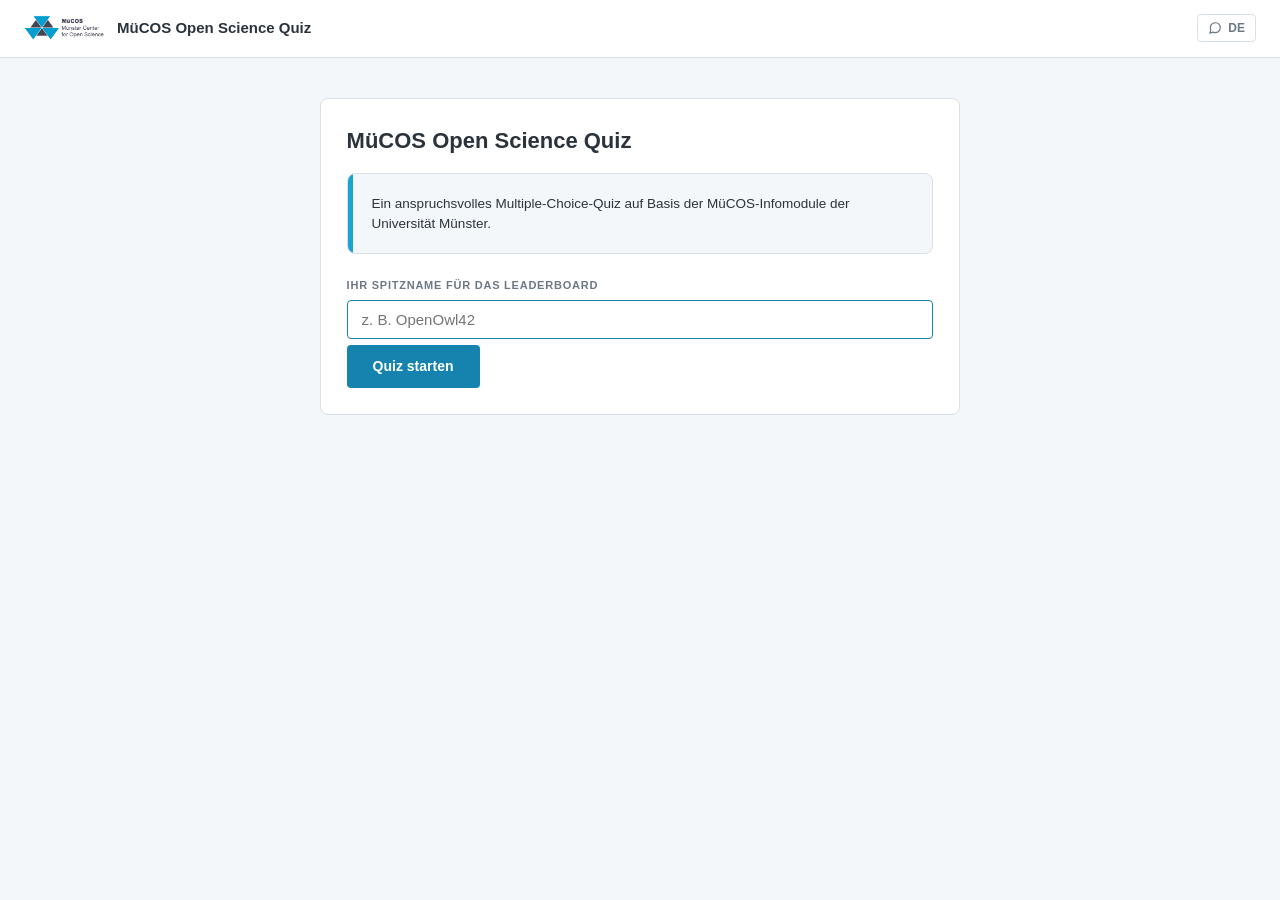
==== commit 2119a77a: "Add MüCOS logo and a slide deck with presenter view Embeds the MüCOS logo in the quiz header. Adds a" ====
--- a/index.html
+++ b/index.html
@@ -54,6 +54,20 @@
     padding: 0.9rem 1.5rem;
     background: var(--os-white);
     border-bottom: 1px solid var(--os-border);
+  }
+
+  .os-brand-group {
+    display: flex;
+    align-items: center;
+    gap: 0.6rem;
+    min-width: 0;
+  }
+
+  .os-logo {
+    height: 28px;
+    width: auto;
+    flex: 0 0 auto;
+    display: block;
   }
 
   .os-brand {
@@ -475,6 +489,7 @@
       percentileText: p => `Besser als ${p}% der bisherigen Teilnehmenden.`,
       percentileLoading: 'Perzentile wird berechnet.',
       percentileUnavailable: 'Noch nicht mit einem Google Sheet verbunden. Perzentile und Leaderboard sind im Demo-Modus nicht verfügbar.',
+      demoNote: 'Demo-Modus: Diese Werte basieren auf Beispieldaten, nicht auf echten Teilnehmenden.',
       categoryBreakdownTitle: 'Ergebnis nach Kategorie',
       leaderboardTitle: 'Leaderboard (Top 10)',
       leaderboardLoading: 'Leaderboard wird geladen.',
@@ -518,6 +533,7 @@
       percentileText: p => `Better than ${p}% of previous participants.`,
       percentileLoading: 'Calculating percentile.',
       percentileUnavailable: 'Not yet connected to a Google Sheet. Percentile and leaderboard are unavailable in demo mode.',
+      demoNote: 'Demo mode: these values are based on sample data, not real participants.',
       categoryBreakdownTitle: 'Result by Category',
       leaderboardTitle: 'Leaderboard (Top 10)',
       leaderboardLoading: 'Loading leaderboard.',
@@ -576,6 +592,14 @@
   const CATEGORY_LABELS = window.OS_QUIZ_CATEGORY_LABELS || { de: {}, en: {} };
   const MAX_SCORE = QUESTIONS.reduce((sum, q) => sum + DIFFICULTY_POINTS[q.difficulty], 0);
 
+  const DEMO_ATTEMPTS = [
+    { nickname: 'Marie', percentScore: 88, durationSeconds: 420 },
+    { nickname: 'Jonas', percentScore: 74, durationSeconds: 510 },
+    { nickname: 'Lena', percentScore: 61, durationSeconds: 380 },
+    { nickname: 'Tom', percentScore: 45, durationSeconds: 600 },
+    { nickname: 'Aylin', percentScore: 30, durationSeconds: 340 },
+  ];
+
   function categoryLabel(key) {
     return (CATEGORY_LABELS[state.lang] && CATEGORY_LABELS[state.lang][key]) || key;
   }
@@ -618,6 +642,13 @@
 
   const SPEECH_BUBBLE_SVG = '<svg width="14" height="14" viewBox="0 0 24 24" fill="none" stroke="currentColor" stroke-width="2" stroke-linecap="round" stroke-linejoin="round"><path d="M21 11.5a8.38 8.38 0 0 1-.9 3.8 8.5 8.5 0 0 1-7.6 4.7 8.38 8.38 0 0 1-3.8-.9L3 21l1.9-5.7a8.38 8.38 0 0 1-.9-3.8 8.5 8.5 0 0 1 4.7-7.6 8.38 8.38 0 0 1 3.8-.9h.5a8.48 8.48 0 0 1 8 8v.5z"/></svg>';
 
+  function brandGroup(text) {
+    return el('div', { class: 'os-brand-group' }, [
+      el('img', { class: 'os-logo', src: 'assets/mucos-logo.jpg', alt: 'MüCOS' }),
+      el('div', { class: 'os-brand', text }),
+    ]);
+  }
+
   function langToggleButton() {
     return el('button', { class: 'os-lang-btn', type: 'button', title: 'DE / EN', onclick: toggleLanguage }, [
       el('span', { html: SPEECH_BUBBLE_SVG }),
@@ -669,7 +700,7 @@
     const headerRight = el('div', { class: 'os-header-right' }, [debugButton(), langToggleButton()]);
     const wrap = el('div', { id: 'app-start' }, [
       el('header', { class: 'os-header' }, [
-        el('div', { class: 'os-brand', text: t('brand') }),
+        brandGroup(t('brand')),
         headerRight,
       ]),
       el('main', { class: 'os-main' }, [
@@ -793,7 +824,7 @@
 
     return el('div', {}, [
       el('header', { class: 'os-header' }, [
-        el('div', { class: 'os-brand', text: t('questionOf', state.index + 1, total) }),
+        brandGroup(t('questionOf', state.index + 1, total)),
         headerRight,
       ]),
       el('div', { class: 'os-progress-track' }, [
@@ -871,31 +902,67 @@
     state.percentScore = Math.round((state.score / answeredMax) * 100);
     state.percentile = null;
     state.leaderboard = null;
-    state.leaderboardStatus = isSheetConfigured() ? 'loading' : 'unavailable';
-    render();
-    if (isSheetConfigured()) loadLeaderboardThenLog();
+    if (isSheetConfigured()) {
+      state.leaderboardStatus = 'loading';
+      render();
+      loadLeaderboardThenLog();
+    } else {
+      applyLeaderboard(DEMO_ATTEMPTS, 'demo');
+      render();
+    }
+  }
+
+  function applyLeaderboard(attempts, status) {
+    const priorScores = attempts.map(a => Number(a.percentScore)).filter(n => !isNaN(n));
+    const below = priorScores.filter(s => s < state.percentScore).length;
+    state.percentile = priorScores.length > 0 ? Math.round((below / priorScores.length) * 100) : 100;
+
+    const board = attempts
+      .map(a => ({ nickname: a.nickname, percentScore: Number(a.percentScore), durationSeconds: Number(a.durationSeconds) || 0 }))
+      .filter(a => !isNaN(a.percentScore));
+    board.push({ nickname: state.nickname, percentScore: state.percentScore, durationSeconds: state.durationSeconds, isMe: true });
+    board.sort((a, b) => b.percentScore - a.percentScore || a.durationSeconds - b.durationSeconds);
+    state.leaderboard = board.slice(0, 10);
+    state.leaderboardStatus = status;
+  }
+
+  function fetchAttemptsJsonp(timeoutMs) {
+    // A cross-origin fetch() GET against an Apps Script web app is frequently
+    // blocked by CORS (the redirected response often lacks the header), while
+    // a <script> tag is exempt from that restriction. doGet returns JSONP
+    // when called with a "callback" query parameter.
+    return new Promise(resolve => {
+      const cbName = 'osQuizCb_' + Math.random().toString(36).slice(2);
+      let done = false;
+      const script = document.createElement('script');
+      const cleanup = () => {
+        delete window[cbName];
+        if (script.parentNode) script.parentNode.removeChild(script);
+      };
+      const finish = data => {
+        if (done) return;
+        done = true;
+        cleanup();
+        resolve(data);
+      };
+      window[cbName] = finish;
+      const sep = SHEET_WEBHOOK_URL.includes('?') ? '&' : '?';
+      script.src = SHEET_WEBHOOK_URL + sep + 'callback=' + cbName;
+      script.onerror = () => finish(null);
+      document.body.appendChild(script);
+      setTimeout(() => finish(null), timeoutMs || 8000);
+    });
   }
 
   function loadLeaderboardThenLog() {
-    fetch(SHEET_WEBHOOK_URL)
-      .then(r => r.json())
+    fetchAttemptsJsonp()
       .then(data => {
-        const attempts = (data && Array.isArray(data.attempts)) ? data.attempts : [];
-        const priorScores = attempts.map(a => Number(a.percentScore)).filter(n => !isNaN(n));
-        const below = priorScores.filter(s => s < state.percentScore).length;
-        state.percentile = priorScores.length > 0 ? Math.round((below / priorScores.length) * 100) : 100;
-
-        const board = attempts
-          .map(a => ({ nickname: a.nickname, percentScore: Number(a.percentScore), durationSeconds: Number(a.durationSeconds) || 0 }))
-          .filter(a => !isNaN(a.percentScore));
-        board.push({ nickname: state.nickname, percentScore: state.percentScore, durationSeconds: state.durationSeconds, isMe: true });
-        board.sort((a, b) => b.percentScore - a.percentScore || a.durationSeconds - b.durationSeconds);
-        state.leaderboard = board.slice(0, 10);
-        state.leaderboardStatus = 'ready';
-        render();
-      })
-      .catch(() => {
-        state.leaderboardStatus = 'unavailable';
+        const attempts = (data && Array.isArray(data.attempts)) ? data.attempts : null;
+        if (attempts === null) {
+          state.leaderboardStatus = 'unavailable';
+        } else {
+          applyLeaderboard(attempts, 'ready');
+        }
         render();
       })
       .finally(() => {
@@ -1030,6 +1097,9 @@
     ];
     if (state.percentile !== null) {
       summaryChildren.push(el('p', { class: 'os-info-note', text: t('percentileText', state.percentile) }));
+      if (state.leaderboardStatus === 'demo') {
+        summaryChildren.push(el('p', { class: 'os-info-note', text: t('demoNote') }));
+      }
     } else if (state.leaderboardStatus === 'loading') {
       summaryChildren.push(el('p', { class: 'os-info-note', text: t('percentileLoading') }));
     } else if (state.leaderboardStatus === 'unavailable') {
@@ -1039,7 +1109,7 @@
     const leaderboardSection = [
       el('div', { class: 'os-section-title', text: t('leaderboardTitle') }),
     ];
-    if (state.leaderboardStatus === 'ready' && state.leaderboard) {
+    if ((state.leaderboardStatus === 'ready' || state.leaderboardStatus === 'demo') && state.leaderboard) {
       const rows = state.leaderboard.map((row, i) => el('tr', { class: row.isMe ? 'os-me' : '' }, [
         el('td', { text: String(i + 1) }),
         el('td', { text: row.nickname || '–' }),
@@ -1059,7 +1129,7 @@
 
     return el('div', {}, [
       el('header', { class: 'os-header' }, [
-        el('div', { class: 'os-brand', text: t('brand') }),
+        brandGroup(t('brand')),
         el('div', { class: 'os-header-right' }, [langToggleButton()]),
       ]),
       el('main', { class: 'os-main' }, [
